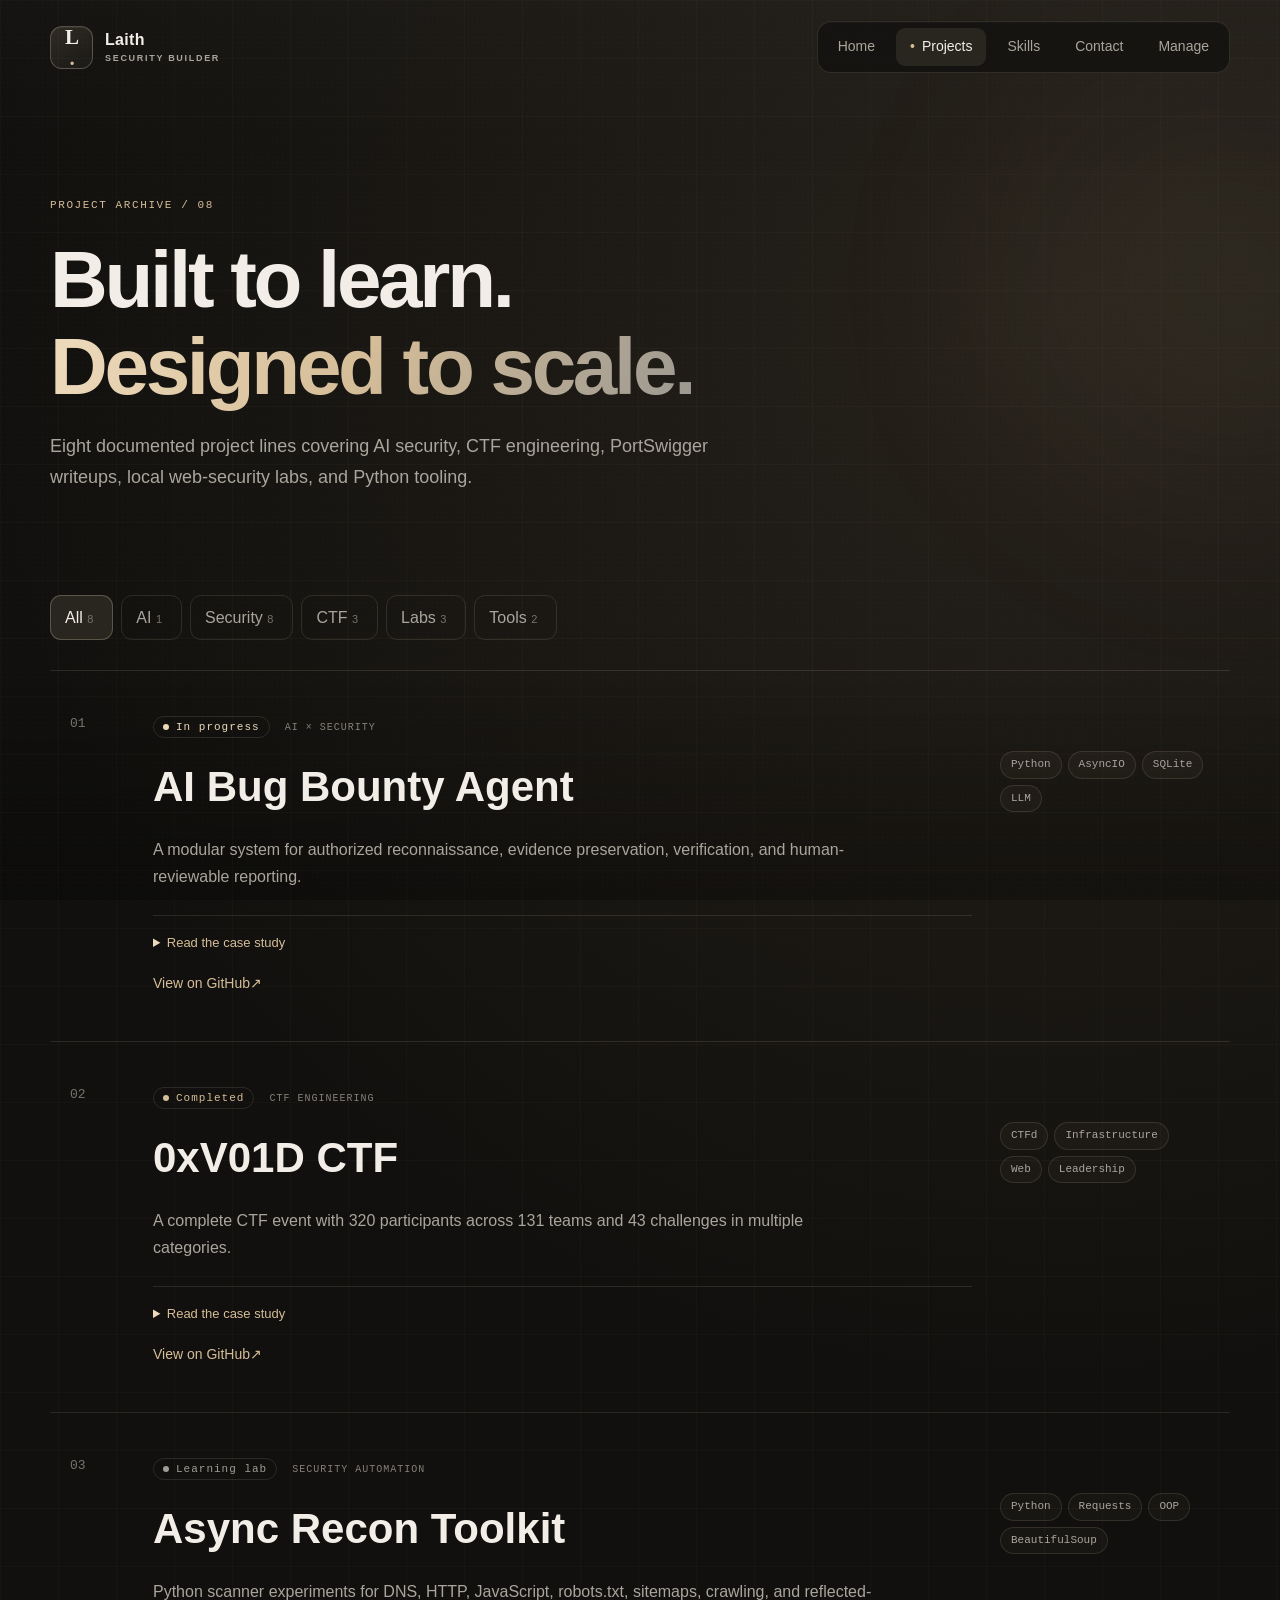
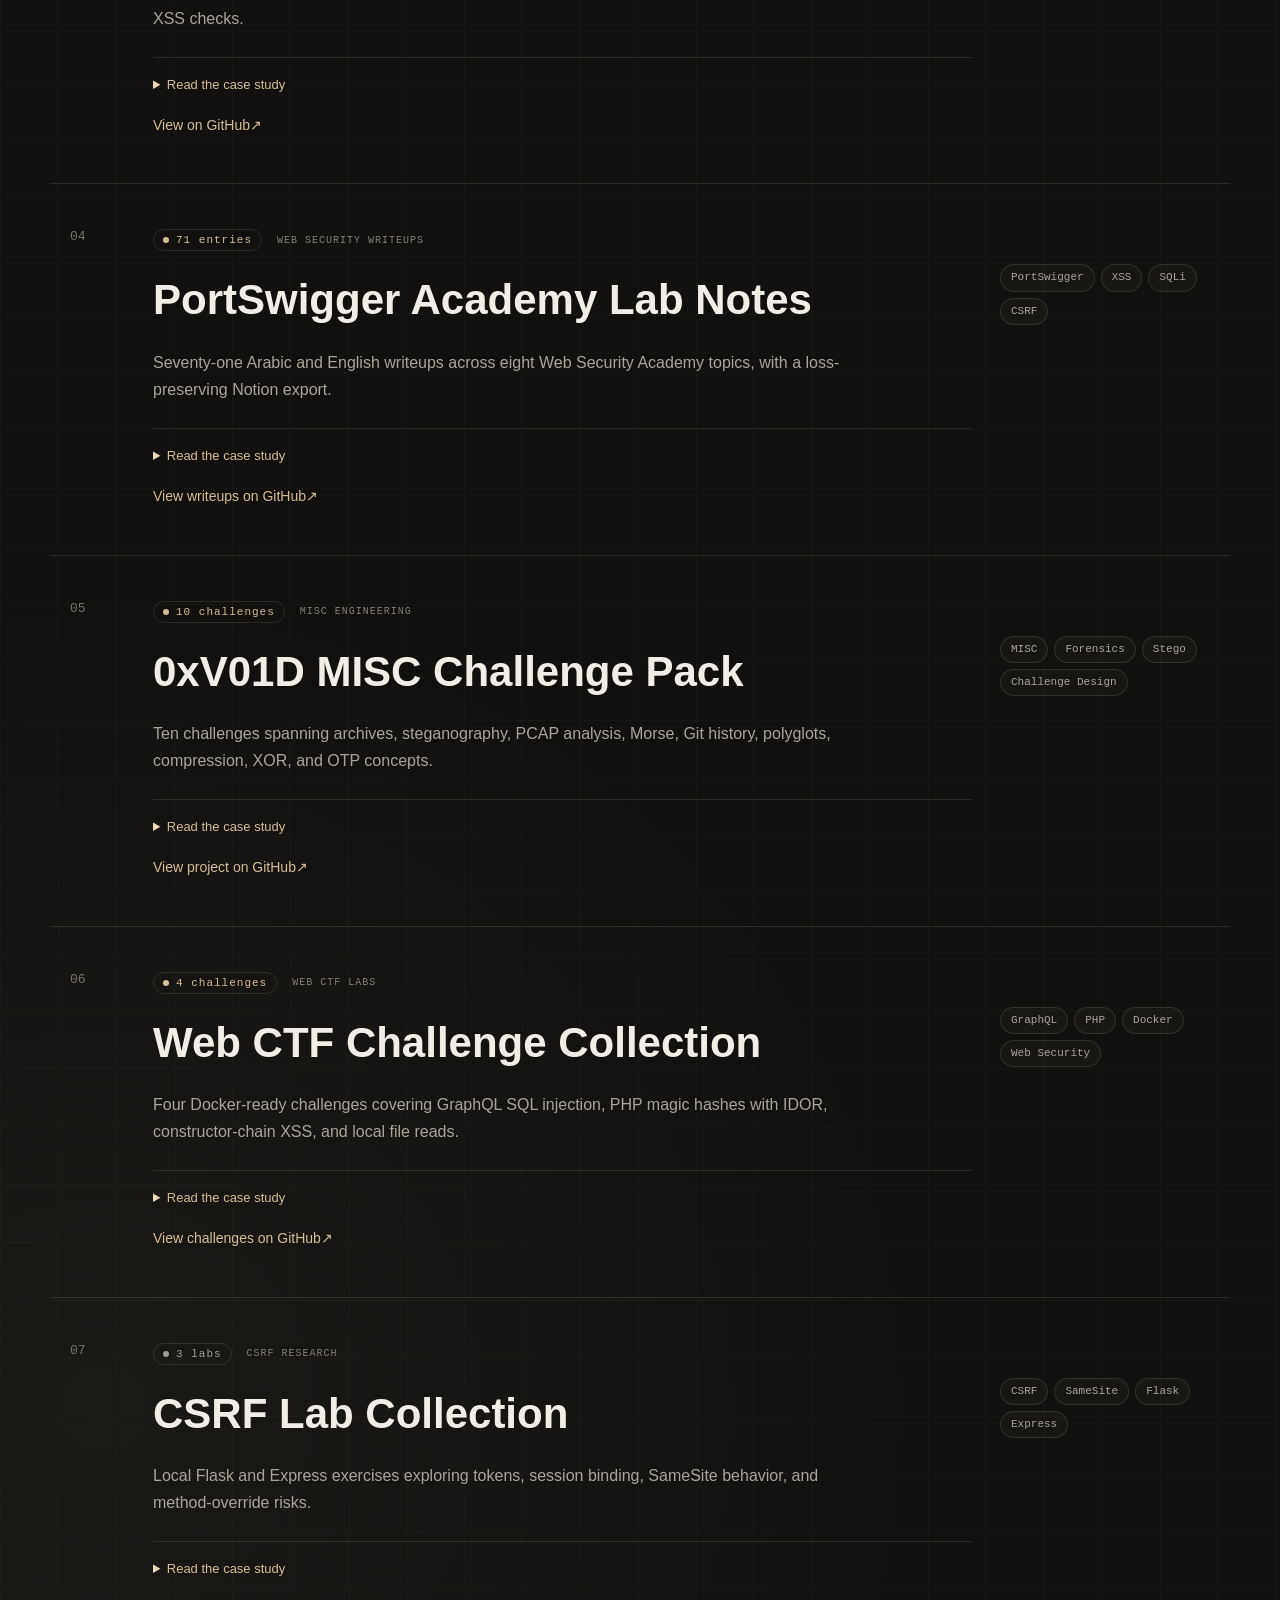
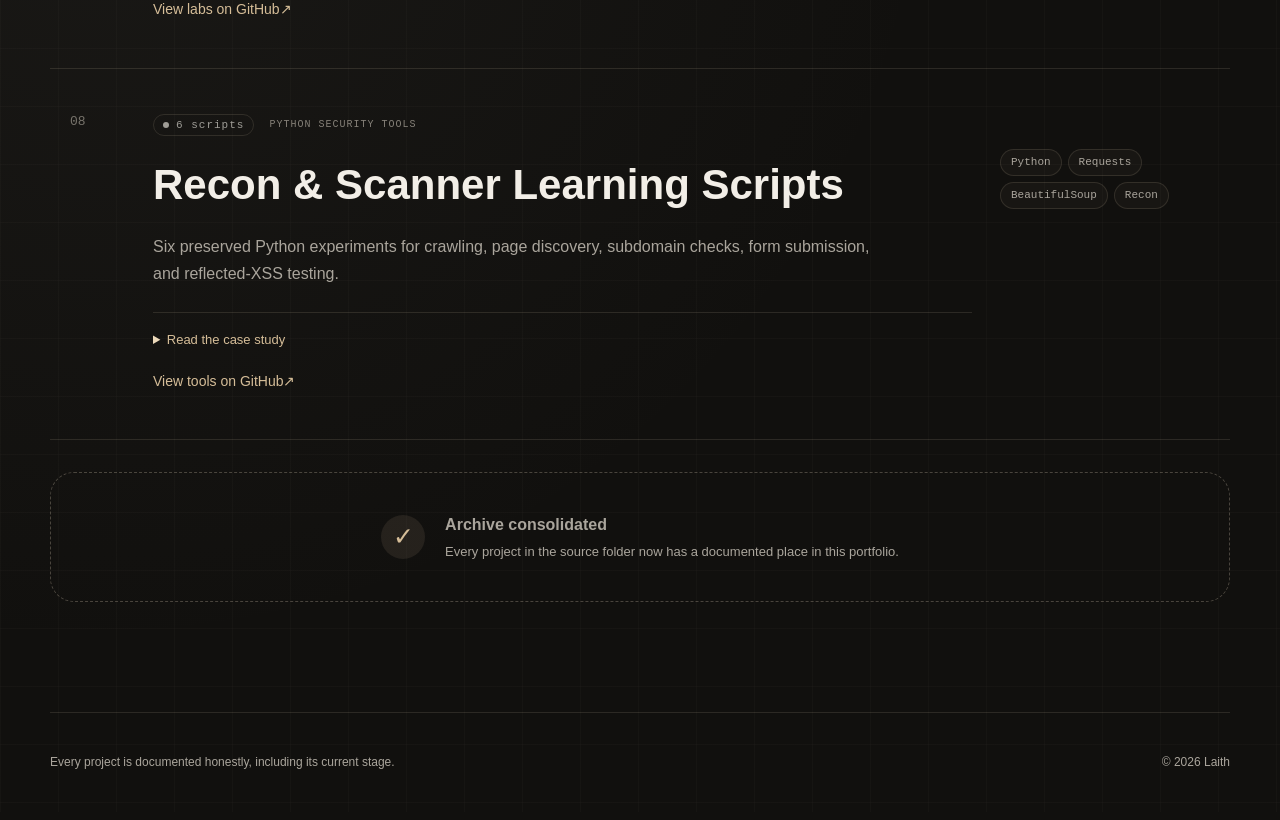
==== projects.html @ cfa4f2e9 "Publish security portfolio on GitHub Pages" ====
<!doctype html>
<html lang="en" dir="ltr">
  <head>
    <meta charset="UTF-8" />
    <meta name="viewport" content="width=device-width, initial-scale=1.0" />
    <meta name="description" content="Laith's projects in cybersecurity, CTF engineering, Python, and artificial intelligence." />
    <title>Projects | Laith</title>
    <link rel="stylesheet" href="assets/styles.css" />
    <script src="assets/portfolio-data.js" defer></script>
    <script src="assets/script.js" defer></script>
  </head>
  <body data-page="projects">
    <a class="skip-link" href="#main">Skip to content</a>
    <div class="ambient ambient-one" aria-hidden="true"></div>
    <header class="site-header">
      <a class="brand" href="index.html"><span class="brand-mark">L<span>.</span></span><span class="brand-copy">Laith<small>Security Builder</small></span></a>
      <button class="menu-toggle" type="button" aria-expanded="false" aria-controls="site-nav"><span></span><span></span><span></span><span class="sr-only">Open menu</span></button>
      <nav id="site-nav" class="site-nav" aria-label="Main navigation">
        <a data-nav="home" href="index.html">Home</a><a data-nav="projects" href="projects.html">Projects</a><a data-nav="skills" href="skills.html">Skills</a><a data-nav="contact" href="contact.html">Contact</a><a data-nav="manage" href="manage.html">Manage</a>
      </nav>
    </header>

    <main id="main" class="shell inner-main">
      <section class="page-intro reveal">
        <span class="kicker">PROJECT ARCHIVE / 08</span>
        <h1>Built to learn.<br /><span class="gradient-text">Designed to scale.</span></h1>
        <p>Eight documented project lines covering AI security, CTF engineering, PortSwigger writeups, local web-security labs, and Python tooling.</p>
      </section>

      <section class="project-browser reveal delay-one" aria-labelledby="projects-title">
        <div class="filter-row" role="group" aria-label="Filter projects">
          <button class="filter-button active" data-filter="all" type="button">All <span>8</span></button>
          <button class="filter-button" data-filter="ai" type="button">AI <span>1</span></button>
          <button class="filter-button" data-filter="security" type="button">Security <span>8</span></button>
          <button class="filter-button" data-filter="ctf" type="button">CTF <span>3</span></button>
          <button class="filter-button" data-filter="labs" type="button">Labs <span>3</span></button>
          <button class="filter-button" data-filter="tools" type="button">Tools <span>2</span></button>
        </div>

        <h2 id="projects-title" class="sr-only">Project list</h2>
        <div class="project-list">
          <article class="project-row" id="ai-agent" data-category="ai security">
            <div class="row-number">01</div>
            <div class="row-main">
              <div class="row-meta"><span class="status active">In progress</span><span>AI × SECURITY</span></div>
              <h2>AI Bug Bounty Agent</h2>
              <p>A modular system that orchestrates authorized reconnaissance and testing, normalizes tool output, and preserves evidence before producing a human-reviewable report.</p>
              <details>
                <summary>Read the case study</summary>
                <div class="case-grid">
                  <div><h3>The challenge</h3><p>Recon tools produce fragmented output, making manual triage, verification, and documentation slow.</p></div>
                  <div><h3>What I built</h3><p>An orchestrator, Tool Manager, SQLite storage, Model Router, and plugin architecture for gradual scanner expansion.</p></div>
                  <div><h3>Next stage</h3><p>Integrate httpx and Katana, normalize the result schema, then add verification before drawing conclusions.</p></div>
                </div>
              </details>
              <a class="text-link project-resource" href="https://github.com/abomhmd00101" target="_blank" rel="noreferrer">View on GitHub <span>↗</span></a>
            </div>
            <ul class="tag-list row-tags"><li>Python</li><li>AsyncIO</li><li>SQLite</li><li>LLM</li></ul>
          </article>

          <article class="project-row" id="void-ctf" data-category="ctf security">
            <div class="row-number">02</div>
            <div class="row-main">
              <div class="row-meta"><span class="status complete">Completed</span><span>CTF ENGINEERING</span></div>
              <h2>0xV01D CTF</h2>
              <p>A complete CTF event with 320 participants across 131 teams and 43 challenges in multiple categories.</p>
              <details>
                <summary>Read the case study</summary>
                <div class="case-grid">
                  <div><h3>My role</h3><p>Led event organization, developed Web, Misc, and Crypto challenges, and managed infrastructure and the scoreboard.</p></div>
                  <div><h3>The impact</h3><p>Turned educational ideas into a competitive experience used by hundreds of participants at once.</p></div>
                  <div><h3>What I learned</h3><p>Challenge testing, difficulty balancing, live incident response, and team coordination.</p></div>
                </div>
              </details>
              <a class="text-link project-resource" href="https://github.com/abomhmd00101/ctf-challenge-archive" target="_blank" rel="noreferrer">View on GitHub <span>↗</span></a>
            </div>
            <ul class="tag-list row-tags"><li>CTFd</li><li>Infra</li><li>Web</li><li>Leadership</li></ul>
          </article>

          <article class="project-row" id="recon-toolkit" data-category="security tools">
            <div class="row-number">03</div>
            <div class="row-main">
              <div class="row-meta"><span class="status lab">Learning lab</span><span>SECURITY AUTOMATION</span></div>
              <h2>Async Recon Toolkit</h2>
              <p>A Python scanner collection for DNS, HTTP, JavaScript, robots.txt, and sitemaps, running concurrently through a unified ToolManager.</p>
              <details>
                <summary>Read the case study</summary>
                <div class="case-grid">
                  <div><h3>The idea</h3><p>Apply OOP and async/await inside a real security project instead of isolated examples.</p></div>
                  <div><h3>The design</h3><p>A shared BaseScanner, independent scanners, and concurrent task execution through asyncio.gather.</p></div>
                  <div><h3>Extensibility</h3><p>New scanners can be added without changing existing ones, including tools that require their own HTTP response.</p></div>
                </div>
              </details>
              <a class="text-link project-resource" href="https://github.com/abomhmd00101/python-security-tools" target="_blank" rel="noreferrer">View on GitHub <span>↗</span></a>
            </div>
            <ul class="tag-list row-tags"><li>Python</li><li>httpx</li><li>OOP</li><li>BeautifulSoup</li></ul>
          </article>

          <article class="project-row" id="portswigger-writeups" data-category="security labs">
            <div class="row-number">04</div>
            <div class="row-main">
              <div class="row-meta"><span class="status complete">71 entries</span><span>WEB SECURITY WRITEUPS</span></div>
              <h2>PortSwigger Academy Lab Notes</h2>
              <p>A complete Notion export organized into XSS, SQL injection, CSRF, authentication, XML, SSRF, OS command injection, and SSTI. The archive preserves Arabic and English explanations, payloads, methodology, and remediation notes.</p>
              <details>
                <summary>Read the case study</summary>
                <div class="case-grid">
                  <div><h3>Coverage</h3><p>71 documented entries across eight PortSwigger Web Security Academy topics.</p></div>
                  <div><h3>Organization</h3><p>Topic-based Markdown files plus the loss-preserving raw Notion export.</p></div>
                  <div><h3>Purpose</h3><p>A searchable reference for repetition, methodology building, and authorized lab practice.</p></div>
                </div>
              </details>
              <a class="text-link project-resource" href="https://github.com/abomhmd00101/portswigger-lab-writeups" target="_blank" rel="noreferrer">View writeups on GitHub <span>↗</span></a>
            </div>
            <ul class="tag-list row-tags"><li>PortSwigger</li><li>XSS</li><li>SQLi</li><li>CSRF</li></ul>
          </article>

          <article class="project-row" id="misc-pack" data-category="ctf security">
            <div class="row-number">05</div>
            <div class="row-main">
              <div class="row-meta"><span class="status complete">10 challenges</span><span>MISC ENGINEERING</span></div>
              <h2>0xV01D MISC Challenge Pack</h2>
              <p>Ten participant-ready challenges spanning archive inspection, steganography, PCAP analysis, Morse audio, Git history, polyglot files, compression, XOR, and an intentionally impossible one-time-pad vault.</p>
              <details>
                <summary>Read the case study</summary>
                <div class="case-grid">
                  <div><h3>Difficulty curve</h3><p>Three Easy, three Medium, three Hard, and one Impossible-by-design challenge.</p></div>
                  <div><h3>Deliverables</h3><p>Participant artifacts, Cloudflare upload archives, flags, organizer solutions, and a consolidated writeup.</p></div>
                  <div><h3>Design discipline</h3><p>Every solvable challenge has one real flag and a reproducible solution path.</p></div>
                </div>
              </details>
              <a class="text-link project-resource" href="https://github.com/abomhmd00101/ctf-challenge-archive/tree/main/MISC_Challenge_Pack" target="_blank" rel="noreferrer">View project on GitHub <span>↗</span></a>
            </div>
            <ul class="tag-list row-tags"><li>MISC</li><li>Forensics</li><li>Stego</li><li>Challenge Design</li></ul>
          </article>

          <article class="project-row" id="web-ctf" data-category="ctf security labs">
            <div class="row-number">06</div>
            <div class="row-main">
              <div class="row-meta"><span class="status complete">4 challenges</span><span>WEB CTF LABS</span></div>
              <h2>Web CTF Challenge Collection</h2>
              <p>Four Docker-ready challenges covering GraphQL resolver SQL injection, PHP magic hashes with IDOR, constructor-chain XSS, and a gated local-file-read challenge using legacy proxy metadata.</p>
              <details>
                <summary>Read the case study</summary>
                <div class="case-grid">
                  <div><h3>Build</h3><p>PHP/Apache and Flask/SQLite services packaged for repeatable local deployment.</p></div>
                  <div><h3>Player experience</h3><p>Each challenge has a themed interface, intended path, flag, and difficulty target.</p></div>
                  <div><h3>Documentation</h3><p>Author notes and full writeups are kept beside the runnable handouts.</p></div>
                </div>
              </details>
              <a class="text-link project-resource" href="https://github.com/abomhmd00101/ctf-challenge-archive/tree/main/web_challs" target="_blank" rel="noreferrer">View challenges on GitHub <span>↗</span></a>
            </div>
            <ul class="tag-list row-tags"><li>GraphQL</li><li>PHP</li><li>Docker</li><li>Web Security</li></ul>
          </article>

          <article class="project-row" id="csrf-labs" data-category="security labs">
            <div class="row-number">07</div>
            <div class="row-main">
              <div class="row-meta"><span class="status lab">3 labs</span><span>CSRF RESEARCH</span></div>
              <h2>CSRF Lab Collection</h2>
              <p>Local Flask and Express exercises exploring token validation, session binding, SameSite behavior, and method-override risks.</p>
              <details>
                <summary>Read the case study</summary>
                <div class="case-grid">
                  <div><h3>Scenarios</h3><p>No-defense flow, SameSite Lax bypass assumptions, and tokens not tied to sessions.</p></div>
                  <div><h3>Format</h3><p>Dockerized or directly runnable local services with isolated learning objectives.</p></div>
                  <div><h3>Current state</h3><p>Two implemented prototypes and one clearly documented placeholder for the next lab.</p></div>
                </div>
              </details>
              <a class="text-link project-resource" href="https://github.com/abomhmd00101/csrf-security-labs" target="_blank" rel="noreferrer">View labs on GitHub <span>↗</span></a>
            </div>
            <ul class="tag-list row-tags"><li>CSRF</li><li>SameSite</li><li>Flask</li><li>Express</li></ul>
          </article>

          <article class="project-row" id="python-tools" data-category="security tools">
            <div class="row-number">08</div>
            <div class="row-main">
              <div class="row-meta"><span class="status lab">6 scripts</span><span>PYTHON SECURITY TOOLS</span></div>
              <h2>Recon & Scanner Learning Scripts</h2>
              <p>Six preserved Python experiments for crawling, page discovery, subdomain checks, form submission, and reflected-XSS testing.</p>
              <details>
                <summary>Read the case study</summary>
                <div class="case-grid">
                  <div><h3>What they show</h3><p>Hands-on practice with requests, BeautifulSoup, sessions, URL joining, recursion, and wordlists.</p></div>
                  <div><h3>Honest status</h3><p>Learning artifacts with hard-coded lab targets and several documented bugs—not production scanners.</p></div>
                  <div><h3>Next step</h3><p>Parameterize targets, add timeouts and scope controls, correct parsing issues, and introduce tests.</p></div>
                </div>
              </details>
              <a class="text-link project-resource" href="https://github.com/abomhmd00101/python-security-tools" target="_blank" rel="noreferrer">View tools on GitHub <span>↗</span></a>
            </div>
            <ul class="tag-list row-tags"><li>Python</li><li>Requests</li><li>BeautifulSoup</li><li>Recon</li></ul>
          </article>
        </div>
        <div class="project-list custom-project-list" data-custom-achievements></div>

        <div class="future-slot">
          <span>✓</span>
          <div><strong>Archive consolidated</strong><p>Every project in the source folder now has a documented place in this portfolio.</p></div>
        </div>
        <p class="empty-state" hidden>No projects are available in this category yet.</p>
      </section>
    </main>

    <footer class="site-footer shell"><p>Every project is documented honestly, including its current stage.</p><p>© <span data-year></span> Laith</p></footer>
  </body>
</html>
---- assets/styles.css ----
:root {
  --bg: #11100e;
  --bg-deep: #090908;
  --surface: rgba(29, 27, 24, 0.82);
  --surface-solid: #1b1916;
  --surface-high: #292620;
  --line: rgba(226, 211, 188, 0.13);
  --line-strong: rgba(226, 211, 188, 0.27);
  --text: #f2eee7;
  --muted: #aaa59c;
  --accent: #d5bd98;
  --accent-hot: #ecd9ba;
  --accent-cool: #9f9d97;
  --danger: #bc7667;
  --charcoal: #171614;
  --beige-deep: #907d63;
  --gray-soft: #72716c;
  --max: 1180px;
  --radius: 24px;
  --shadow: 0 30px 90px rgba(0, 0, 0, 0.46);
}

* { box-sizing: border-box; }
html { scroll-behavior: smooth; }
body {
  margin: 0;
  min-height: 100vh;
  color: var(--text);
  background:
    radial-gradient(circle at 82% 8%, rgba(181, 151, 109, 0.13), transparent 28%),
    radial-gradient(circle at 8% 75%, rgba(116, 113, 106, 0.09), transparent 26%),
    linear-gradient(rgba(226, 211, 188, 0.022) 1px, transparent 1px),
    linear-gradient(90deg, rgba(226, 211, 188, 0.022) 1px, transparent 1px),
    var(--bg);
  background-size: auto, auto, 58px 58px, 58px 58px, auto;
  font-family: "Segoe UI", Tahoma, Arial, sans-serif;
  line-height: 1.7;
  overflow-x: hidden;
  color-scheme: dark;
}

body::before {
  content: "";
  position: fixed;
  inset: 0;
  pointer-events: none;
  background: linear-gradient(180deg, rgba(255,255,255,.018), transparent 20%, transparent 76%, rgba(0,0,0,.25));
  z-index: -1;
}

body::after {
  content: "";
  position: fixed;
  inset: 0;
  pointer-events: none;
  opacity: .035;
  background-image: radial-gradient(rgba(242, 238, 231, .7) .55px, transparent .55px);
  background-size: 5px 5px;
  z-index: -1;
}

a { color: inherit; text-decoration: none; }
button, input, select, textarea { font: inherit; }
button { color: inherit; }
.shell { width: min(calc(100% - 48px), var(--max)); margin-inline: auto; }
.sr-only { position: absolute; width: 1px; height: 1px; padding: 0; margin: -1px; overflow: hidden; clip: rect(0,0,0,0); white-space: nowrap; border: 0; }
.skip-link { position: fixed; z-index: 100; inset-inline-start: 20px; top: -100px; background: var(--accent); color: #17120d; padding: 10px 16px; border-radius: 10px; }
.skip-link:focus { top: 16px; }

.ambient { position: fixed; width: 420px; aspect-ratio: 1; border-radius: 50%; filter: blur(125px); opacity: .075; z-index: -2; pointer-events: none; }
.ambient-one { background: var(--accent); top: 8%; inset-inline-end: -160px; }
.ambient-two { background: var(--gray-soft); bottom: 0; inset-inline-start: -180px; }

.site-header {
  width: min(calc(100% - 48px), var(--max));
  height: 94px;
  margin-inline: auto;
  display: flex;
  align-items: center;
  justify-content: space-between;
  position: relative;
  z-index: 20;
}

.brand { display: inline-flex; align-items: center; gap: 12px; direction: ltr; }
.brand-mark { display: grid; place-items: center; width: 43px; height: 43px; border: 1px solid var(--line-strong); border-radius: 12px; background: linear-gradient(145deg, rgba(213,189,152,.14), rgba(255,255,255,.025)); box-shadow: inset 0 1px rgba(255,255,255,.06); font: 800 21px/1 Georgia, serif; letter-spacing: -1px; }
.brand-mark span { color: var(--accent); }
.brand-copy { display: flex; flex-direction: column; font-weight: 720; line-height: 1.15; letter-spacing: .3px; }
.brand-copy small { color: var(--muted); font-size: 9px; text-transform: uppercase; letter-spacing: 1.7px; margin-top: 4px; }

.site-nav { display: flex; gap: 7px; direction: ltr; padding: 6px; border: 1px solid var(--line); background: rgba(17,16,14,.72); backdrop-filter: blur(20px); border-radius: 14px; box-shadow: inset 0 1px rgba(255,255,255,.025); }
.site-nav a { color: var(--muted); font-size: 14px; padding: 7px 14px; border-radius: 9px; transition: .2s ease; }
.site-nav a:hover, .site-nav a.active { color: var(--text); background: var(--surface-high); }
.site-nav a.active::before { content: "•"; color: var(--accent); margin-right: 7px; }
.menu-toggle { display: none; background: none; border: 0; padding: 8px; }
.menu-toggle > span:not(.sr-only) { width: 23px; height: 2px; background: var(--text); margin: 5px 0; display: block; border-radius: 5px; }

.hero { min-height: calc(100vh - 94px); display: grid; grid-template-columns: 1.1fr .9fr; gap: 70px; align-items: center; padding-block: 40px 105px; }
.eyebrow, .availability { display: inline-flex; align-items: center; gap: 10px; color: var(--accent); font-size: 13px; letter-spacing: .2px; }
.pulse { width: 8px; height: 8px; background: var(--accent); border-radius: 50%; box-shadow: 0 0 0 0 rgba(213,189,152,.5); animation: pulse 2s infinite; flex: 0 0 auto; }
@keyframes pulse { 70% { box-shadow: 0 0 0 9px rgba(213,189,152,0); } 100% { box-shadow: 0 0 0 0 rgba(213,189,152,0); } }

h1, h2, h3, p { margin-top: 0; }
.hero h1, .page-intro h1, .contact-copy h1 { font-family: "Segoe UI", Arial, sans-serif; font-size: clamp(47px, 6vw, 82px); line-height: 1.08; letter-spacing: -3.3px; margin: 24px 0; font-weight: 830; }
.hero-lead { color: #c0bbb2; font-size: clamp(17px, 2vw, 20px); max-width: 670px; }
.gradient-text { color: transparent; background: linear-gradient(115deg, var(--accent-hot) 4%, var(--accent) 48%, #9b9891 100%); background-clip: text; -webkit-background-clip: text; }
.hero-actions { display: flex; align-items: center; gap: 12px; margin-top: 34px; }
.button { display: inline-flex; justify-content: center; align-items: center; gap: 13px; min-height: 49px; padding: 10px 22px; border-radius: 12px; border: 1px solid transparent; cursor: pointer; transition: transform .2s ease, border-color .2s ease, background .2s ease, box-shadow .2s ease; }
.button:hover { transform: translateY(-2px); }
.button.primary { background: linear-gradient(135deg, var(--accent-hot), var(--accent)); color: #17130e; font-weight: 780; box-shadow: 0 12px 34px rgba(139,112,75,.2), inset 0 1px rgba(255,255,255,.38); }
.button.primary:hover { box-shadow: 0 16px 42px rgba(139,112,75,.28), inset 0 1px rgba(255,255,255,.38); }
.button.secondary { color: var(--text); border-color: var(--line-strong); background: linear-gradient(145deg, rgba(255,255,255,.035), rgba(255,255,255,.012)); }
.button.secondary:hover { border-color: var(--accent); background: rgba(213,189,152,.06); }
.button.full { width: 100%; }
.mini-stack { display: flex; flex-wrap: wrap; gap: 8px; margin-top: 35px; direction: ltr; justify-content: flex-start; }
.mini-stack span, .tag-list li, .tool-cloud span { border: 1px solid var(--line); background: rgba(214,198,175,.035); color: var(--muted); padding: 5px 10px; border-radius: 999px; font: 11px/1.4 ui-monospace, SFMono-Regular, Consolas, monospace; }

.hero-visual { position: relative; min-height: 420px; display: grid; place-items: center; perspective: 1000px; }
.hero-visual::before { content: ""; position: absolute; width: 84%; height: 74%; border: 1px solid rgba(213,189,152,.12); border-radius: 34px; transform: rotate(7deg); background: linear-gradient(145deg, rgba(213,189,152,.045), transparent 55%); }
.terminal-card { width: min(100%, 480px); min-height: 310px; border-radius: var(--radius); background: linear-gradient(145deg, rgba(32,29,25,.94), rgba(15,14,13,.92)); border: 1px solid var(--line-strong); box-shadow: var(--shadow), inset 0 1px rgba(255,255,255,.05); overflow: hidden; transform: rotateY(-4deg) rotateX(1.5deg); backdrop-filter: blur(22px); direction: ltr; position: relative; }
.terminal-bar { height: 49px; padding: 0 18px; border-bottom: 1px solid var(--line); display: flex; gap: 7px; align-items: center; }
.terminal-bar span { width: 8px; height: 8px; border-radius: 50%; background: var(--danger); }
.terminal-bar span:nth-child(2) { background: var(--accent-hot); }
.terminal-bar span:nth-child(3) { background: var(--accent); }
.terminal-bar code { margin-left: auto; color: #77736b; font-size: 11px; }
.terminal-body { padding: 27px; font: 14px/1.75 ui-monospace, SFMono-Regular, Consolas, monospace; }
.terminal-body p { margin-bottom: 14px; }
.terminal-body b { color: var(--accent-hot); }
.terminal-body .output { color: var(--accent); padding-left: 15px; }
.terminal-body i { color: var(--accent-hot); font-style: normal; }
.caret { animation: blink .9s steps(2) infinite; }
@keyframes blink { 50% { opacity: 0; } }
.orbit-badge { position: absolute; display: grid; place-items: center; width: 58px; height: 58px; border: 1px solid var(--line-strong); background: linear-gradient(145deg, #29251f, #181714); box-shadow: 0 20px 50px rgba(0,0,0,.4), inset 0 1px rgba(255,255,255,.05); border-radius: 17px; color: var(--accent); font: 700 13px ui-monospace, monospace; }
.badge-python { top: 13%; right: -1%; transform: rotate(9deg); }
.badge-shield { bottom: 11%; left: 1%; transform: rotate(-8deg); }
.badge-ai { right: 6%; bottom: 2%; border-radius: 50%; color: var(--accent-hot); }

.section-space { margin-bottom: 125px; }
.proof { display: grid; grid-template-columns: repeat(4, 1fr); border: 1px solid var(--line); border-radius: 18px; overflow: hidden; background: rgba(255,255,255,.012); }
.proof-item { padding: 29px 24px; display: flex; flex-direction: column; gap: 4px; border-right: 1px solid var(--line); }
.proof-item:last-child { border-right: 0; }
.proof-item strong { color: var(--accent-hot); font: 740 clamp(26px,3vw,36px)/1.2 ui-monospace, Consolas, monospace; direction: ltr; text-align: left; }
.proof-item span { color: var(--muted); font-size: 13px; }
.section-heading { display: flex; align-items: end; justify-content: space-between; gap: 30px; margin-bottom: 35px; }
.kicker { color: var(--accent); font: 11px/1.3 ui-monospace, Consolas, monospace; letter-spacing: 1.6px; text-transform: uppercase; direction: ltr; display: inline-block; }
.section-heading h2, .now-section h2, .toolbox h2 { font-size: clamp(31px, 4vw, 48px); letter-spacing: -1.5px; line-height: 1.25; margin: 9px 0 0; }
.text-link, .card-link { color: var(--accent); font-size: 14px; }
.text-link span, .card-link span { display: inline-block; transition: transform .2s ease; }
.text-link:hover span, .card-link:hover span { transform: translateX(4px); }

.featured-grid { display: grid; grid-template-columns: 1fr 1fr; gap: 18px; }
.project-card { min-height: 330px; display: flex; flex-direction: column; padding: 29px; border: 1px solid var(--line); border-radius: var(--radius); background: linear-gradient(145deg, rgba(34,32,28,.92), rgba(18,17,15,.8)); box-shadow: inset 0 1px rgba(255,255,255,.025); position: relative; overflow: hidden; transition: transform .25s ease, border-color .25s ease, box-shadow .25s ease; }
.project-card:hover { transform: translateY(-5px); border-color: var(--line-strong); box-shadow: 0 22px 60px rgba(0,0,0,.25), inset 0 1px rgba(255,255,255,.035); }
.project-card::before { content: ""; position: absolute; inset: 0 auto 0 0; width: 2px; background: linear-gradient(180deg, transparent, var(--accent), transparent); opacity: .55; }
.project-card::after { content: ""; position: absolute; width: 180px; height: 180px; background: var(--accent); filter: blur(105px); opacity: .045; top: -50px; left: -50px; }
.project-large { grid-row: span 2; min-height: 680px; justify-content: space-between; background: linear-gradient(150deg, rgba(46,41,34,.94), rgba(18,17,15,.86) 68%); }
.project-large h3 { font-size: clamp(35px, 5vw, 60px); max-width: 530px; }
.card-topline, .row-meta { display: flex; align-items: center; justify-content: space-between; gap: 15px; }
.status { display: inline-flex; align-items: center; gap: 7px; width: fit-content; border: 1px solid var(--line); border-radius: 999px; padding: 4px 9px; color: var(--muted); font-size: 11px; }
.status::before { content: ""; width: 6px; height: 6px; background: currentColor; border-radius: 50%; }
.status.active { color: var(--accent-hot); }
.status.complete { color: var(--accent); }
.status.lab { color: var(--accent-cool); }
.project-index, .row-number { color: #77736b; font: 13px ui-monospace, Consolas, monospace; }
.project-type { display: block; color: var(--accent); font: 10px ui-monospace, Consolas, monospace; letter-spacing: 1.5px; margin: 38px 0 13px; direction: ltr; text-align: left; }
.project-card h3 { font-size: 30px; line-height: 1.2; margin-bottom: 15px; }
.project-card p { color: var(--muted); }
.tag-list { display: flex; flex-wrap: wrap; gap: 6px; list-style: none; padding: 0; margin: 20px 0; direction: ltr; justify-content: flex-start; }
.project-card .card-link { margin-top: auto; padding-top: 10px; }

.now-section { display: grid; grid-template-columns: .85fr 1.15fr; gap: 70px; padding: 55px; border: 1px solid var(--line); border-radius: var(--radius); background: linear-gradient(135deg, rgba(213,189,152,.055), rgba(255,255,255,.012) 55%); box-shadow: inset 0 1px rgba(255,255,255,.025); }
.now-list { display: grid; }
.now-list > div { display: grid; grid-template-columns: 38px 1fr; gap: 18px; align-items: baseline; padding: 16px 0; border-bottom: 1px solid var(--line); }
.now-list > div:last-child { border: 0; }
.now-list span { color: var(--accent); font: 11px ui-monospace, Consolas, monospace; }
.now-list p { color: #c2bdb4; margin: 0; }

.inner-main { min-height: 70vh; }
.page-intro { padding: 95px 0 85px; max-width: 850px; }
.page-intro h1, .contact-copy h1 { font-size: clamp(48px, 7vw, 80px); margin: 21px 0; }
.page-intro p { color: var(--muted); font-size: 18px; max-width: 680px; }
.filter-row { display: flex; gap: 8px; flex-wrap: wrap; margin-bottom: 30px; }
.filter-button { border: 1px solid var(--line); background: transparent; color: var(--muted); padding: 8px 14px; border-radius: 11px; cursor: pointer; transition: .2s; }
.filter-button span { color: #77736c; font-size: 11px; margin-right: 5px; }
.filter-button:hover, .filter-button.active { background: var(--surface-high); color: var(--text); border-color: var(--line-strong); }
.project-list { border-top: 1px solid var(--line); }
.project-row { display: grid; grid-template-columns: 55px minmax(0,1fr) 210px; gap: 28px; padding: 45px 20px; border-bottom: 1px solid var(--line); transition: background .2s, opacity .25s, transform .25s; scroll-margin-top: 30px; }
.project-row:hover { background: rgba(213,189,152,.028); }
.project-row[hidden] { display: none; }
.row-meta { justify-content: flex-start; color: #858078; font: 10px ui-monospace, Consolas, monospace; letter-spacing: 1px; direction: ltr; }
.row-main h2 { font-size: clamp(28px, 4vw, 42px); margin: 13px 0; }
.row-main > p { color: var(--muted); max-width: 720px; }
.row-tags { align-content: start; justify-content: flex-start; margin-top: 35px; }
details { border-top: 1px solid var(--line); margin-top: 25px; padding-top: 16px; }
summary { cursor: pointer; color: var(--accent); width: fit-content; font-size: 13px; }
summary::marker { color: var(--accent-hot); }
.case-grid { display: grid; grid-template-columns: repeat(3,1fr); gap: 16px; padding-top: 25px; }
.case-grid > div { background: rgba(213,189,152,.035); border: 1px solid rgba(226,211,188,.07); border-radius: 14px; padding: 17px; }
.case-grid h3 { font-size: 13px; color: var(--accent-hot); margin-bottom: 7px; }
.case-grid p { font-size: 13px; color: var(--muted); margin: 0; }
.future-slot { margin: 32px 0 110px; border: 1px dashed var(--line-strong); border-radius: var(--radius); min-height: 130px; display: flex; align-items: center; justify-content: center; gap: 20px; color: var(--muted); }
.future-slot > span { display: grid; place-items: center; width: 44px; height: 44px; border-radius: 50%; background: rgba(213,189,152,.1); color: var(--accent); font-size: 25px; }
.future-slot p { margin: 3px 0 0; font-size: 13px; }
.empty-state { padding: 45px; text-align: center; color: var(--muted); }

.skill-columns { display: grid; grid-template-columns: 1fr 1fr 1fr; gap: 17px; }
.skill-panel { min-height: 490px; border: 1px solid var(--line); border-radius: var(--radius); padding: 28px; background: linear-gradient(155deg, rgba(35,32,28,.78), rgba(17,16,14,.72)); box-shadow: inset 0 1px rgba(255,255,255,.025); }
.skill-panel.growing { transform: translateY(28px); background: linear-gradient(150deg, rgba(49,43,35,.9), rgba(18,17,15,.82)); border-color: var(--line-strong); }
.panel-label { color: var(--muted); font-size: 12px; display: flex; align-items: center; gap: 9px; }
.panel-label span { color: var(--accent); font: 11px ui-monospace, Consolas, monospace; }
.skill-panel h2 { font-size: 27px; margin: 17px 0 28px; }
.skill-list, .focus-list { list-style: none; padding: 0; margin: 0; }
.skill-list li { display: flex; justify-content: space-between; align-items: center; gap: 13px; border-top: 1px solid var(--line); padding: 17px 0; }
.skill-list div, .focus-list div { display: flex; flex-direction: column; }
.skill-list strong, .focus-list strong { font-size: 14px; }
.skill-list small, .focus-list small { color: var(--muted); font-size: 11px; }
.level { width: 55px; height: 6px; border-radius: 9px; background: repeating-linear-gradient(90deg, var(--line-strong) 0 8px, transparent 8px 11px); position: relative; flex: 0 0 auto; }
.level::after { content: ""; position: absolute; height: 100%; left: 0; border-radius: inherit; background: var(--accent); }
.level-four::after { width: 79%; }
.level-three::after { width: 58%; }
.focus-list li { display: grid; grid-template-columns: 42px 1fr; gap: 13px; align-items: center; padding: 18px 0; border-top: 1px solid var(--line); }
.focus-list li > span { display: grid; place-items: center; width: 36px; height: 36px; border-radius: 10px; background: rgba(213,189,152,.09); color: var(--accent-hot); font: 12px ui-monospace, Consolas, monospace; }
.toolbox { margin-top: 150px; display: grid; grid-template-columns: .55fr 1.45fr; gap: 70px; align-items: center; }
.tool-cloud { display: flex; flex-wrap: wrap; gap: 10px; direction: ltr; }
.tool-cloud span { font-size: 13px; padding: 8px 13px; }
.principles { padding-top: 45px; border-top: 1px solid var(--line); }
.principle-grid { display: grid; grid-template-columns: repeat(3,1fr); gap: 40px; margin-top: 35px; }
.principle-grid b { color: var(--accent); font: 11px ui-monospace, Consolas, monospace; }
.principle-grid h2 { font-size: 23px; margin: 12px 0; }
.principle-grid p { color: var(--muted); font-size: 14px; }

.contact-layout { padding-top: 95px; display: grid; grid-template-columns: 1fr .78fr; gap: 85px; align-items: start; min-height: calc(100vh - 180px); }
.contact-copy > p { max-width: 620px; color: var(--muted); font-size: 18px; }
.availability { margin: 25px 0 32px; padding: 13px 16px; border: 1px solid var(--line); border-radius: 14px; color: var(--text); }
.availability > div { display: flex; flex-direction: column; }
.availability small { color: var(--muted); font-size: 11px; }
.contact-links { border-top: 1px solid var(--line); }
.contact-links > * { display: grid; grid-template-columns: 85px 1fr 30px; align-items: center; gap: 12px; padding: 15px 0; border-bottom: 1px solid var(--line); }
.contact-links span { color: var(--muted); font-size: 12px; }
.contact-links strong { font-size: 14px; direction: ltr; text-align: left; }
.contact-links b { color: var(--accent); }
.contact-links a:hover strong { color: var(--accent); }
.placeholder-link { opacity: .65; }
.contact-card { border: 1px solid var(--line-strong); border-radius: var(--radius); background: linear-gradient(155deg, rgba(39,35,29,.94), rgba(19,18,16,.92)); padding: 28px; box-shadow: var(--shadow), inset 0 1px rgba(255,255,255,.04); }
.card-heading { display: flex; justify-content: space-between; align-items: center; gap: 13px; margin-bottom: 25px; }
.card-heading span { font-size: 20px; font-weight: 700; }
.card-heading small { color: var(--accent-hot); font-size: 10px; }
.contact-card label { display: block; margin-bottom: 17px; color: #c7c0b5; font-size: 12px; }
.contact-card input, .contact-card select, .contact-card textarea { width: 100%; display: block; margin-top: 7px; border: 1px solid var(--line); border-radius: 11px; background: #12110f; color: var(--text); padding: 11px 13px; outline: none; resize: vertical; }
.contact-card input:focus, .contact-card select:focus, .contact-card textarea:focus { border-color: var(--accent); box-shadow: 0 0 0 3px rgba(213,189,152,.08); }
.contact-card input::placeholder, .contact-card textarea::placeholder { color: #6d6962; }
.form-note { color: var(--muted); font-size: 11px; text-align: center; margin: 12px 0 0; }
.form-note.success { color: var(--accent); }

.project-resource { display: inline-flex; margin-top: 18px; }
.custom-project-list:empty { display: none; }

.manage-main { padding-bottom: 100px; }
.manage-layout { display: grid; gap: 20px; }
.manage-panel { border: 1px solid var(--line); border-radius: var(--radius); padding: 30px; background: linear-gradient(145deg, rgba(34,32,28,.92), rgba(18,17,15,.82)); }
.manager-heading, .editor-topline, .manager-actions { display: flex; align-items: center; justify-content: space-between; gap: 18px; }
.manager-heading { margin-bottom: 24px; }
.manager-heading h2 { margin: 7px 0 0; font-size: 30px; }
.local-badge { border: 1px solid var(--line-strong); border-radius: 999px; color: var(--accent); padding: 6px 10px; font: 11px ui-monospace, Consolas, monospace; }
.social-editor-grid, .editor-grid { display: grid; grid-template-columns: repeat(3, minmax(0, 1fr)); gap: 15px; }
.achievement-editors { display: grid; gap: 14px; }
.achievement-editor { display: grid; gap: 14px; border: 1px solid var(--line); border-radius: 16px; padding: 20px; background: rgba(8,8,7,.26); }
.achievement-editor label, .manage-panel > label, .social-editor-grid label { color: #c7c0b5; font-size: 12px; }
.achievement-editor input, .achievement-editor textarea, .social-editor-grid input { width: 100%; display: block; margin-top: 7px; border: 1px solid var(--line); border-radius: 10px; background: #12110f; color: var(--text); padding: 10px 12px; outline: none; resize: vertical; }
.achievement-editor input:focus, .achievement-editor textarea:focus, .social-editor-grid input:focus { border-color: var(--accent); box-shadow: 0 0 0 3px rgba(213,189,152,.08); }
.danger-link, .danger-button { border: 0; background: transparent; color: var(--danger); cursor: pointer; }
.danger-link { font-size: 12px; }
.danger-button { padding: 10px 12px; }
.manager-actions { justify-content: flex-start; flex-wrap: wrap; padding: 8px 2px; }
.manager-actions .form-note { flex-basis: 100%; text-align: left; }
.import-button { position: relative; overflow: hidden; cursor: pointer; }
.import-button input { position: absolute; inset: 0; opacity: 0; cursor: pointer; }

.site-footer { min-height: 100px; border-top: 1px solid var(--line); display: flex; align-items: center; justify-content: space-between; gap: 20px; color: var(--muted); font-size: 12px; }
.site-footer p { margin: 0; }

.reveal { opacity: 0; transform: translateY(16px); transition: opacity .65s ease, transform .65s ease; }
.reveal.visible { opacity: 1; transform: translateY(0); }
.delay-one { transition-delay: .1s; }
.delay-two { transition-delay: .2s; }

@media (max-width: 950px) {
  .hero { grid-template-columns: 1fr; gap: 30px; padding-top: 75px; }
  .hero-copy { text-align: center; }
  .hero-lead { margin-inline: auto; }
  .hero-actions, .mini-stack { justify-content: center; }
  .hero-visual { min-height: 370px; }
  .featured-grid { grid-template-columns: 1fr; }
  .project-large { grid-row: auto; min-height: 460px; }
  .now-section { grid-template-columns: 1fr; }
  .project-row { grid-template-columns: 42px 1fr; }
  .row-tags { grid-column: 2; margin-top: 0; justify-content: flex-start; }
  .case-grid { grid-template-columns: 1fr; }
  .skill-columns { grid-template-columns: 1fr; }
  .skill-panel.growing { transform: none; }
  .toolbox { margin-top: 90px; grid-template-columns: 1fr; gap: 30px; }
  .contact-layout { grid-template-columns: 1fr; gap: 50px; }
  .social-editor-grid, .editor-grid { grid-template-columns: 1fr 1fr; }
}

@media (max-width: 680px) {
  .shell, .site-header { width: min(calc(100% - 30px), var(--max)); }
  .site-header { height: 76px; }
  .brand-copy { display: none; }
  .menu-toggle { display: block; z-index: 30; }
  .site-nav { position: absolute; top: 68px; right: 0; left: 0; display: none; flex-direction: column; padding: 10px; background: var(--surface-solid); box-shadow: var(--shadow); }
  .site-nav.open { display: flex; }
  .site-nav a { padding: 10px 13px; }
  .hero { min-height: auto; padding: 70px 0 100px; }
  .hero h1, .page-intro h1, .contact-copy h1 { font-size: 43px; letter-spacing: -2px; }
  .hero-actions { flex-direction: column; }
  .hero-actions .button { width: 100%; }
  .hero-visual { min-height: 315px; }
  .terminal-card { min-height: 275px; transform: none; }
  .terminal-body { padding: 21px 17px; font-size: 12px; }
  .orbit-badge { width: 46px; height: 46px; border-radius: 13px; }
  .proof { grid-template-columns: 1fr 1fr; }
  .proof-item:nth-child(2) { border-right: 0; }
  .proof-item:nth-child(-n+2) { border-bottom: 1px solid var(--line); }
  .section-space { margin-bottom: 85px; }
  .section-heading { align-items: start; flex-direction: column; }
  .project-card, .now-section { padding: 23px; }
  .project-large { min-height: 500px; }
  .page-intro { padding: 75px 0 60px; }
  .project-row { grid-template-columns: 1fr; padding: 35px 8px; }
  .row-number { display: none; }
  .row-tags { grid-column: 1; justify-content: flex-start; }
  .future-slot { text-align: left; padding: 20px; }
  .principle-grid { grid-template-columns: 1fr; gap: 20px; }
  .contact-layout { padding-top: 65px; }
  .contact-card { padding: 20px; }
  .card-heading { align-items: start; flex-direction: column; }
  .manage-panel { padding: 20px; }
  .manager-heading, .manager-actions { align-items: stretch; flex-direction: column; }
  .social-editor-grid, .editor-grid { grid-template-columns: 1fr; }
  .manager-actions .button, .manager-actions .danger-button { width: 100%; }
  .contact-links > * { grid-template-columns: 70px 1fr 20px; }
  .site-footer { flex-direction: column; align-items: start; justify-content: center; padding-block: 25px; }
}

@media (prefers-reduced-motion: reduce) {
  *, *::before, *::after { scroll-behavior: auto !important; animation-duration: .01ms !important; animation-iteration-count: 1 !important; transition-duration: .01ms !important; }
  .reveal { opacity: 1; transform: none; }
}
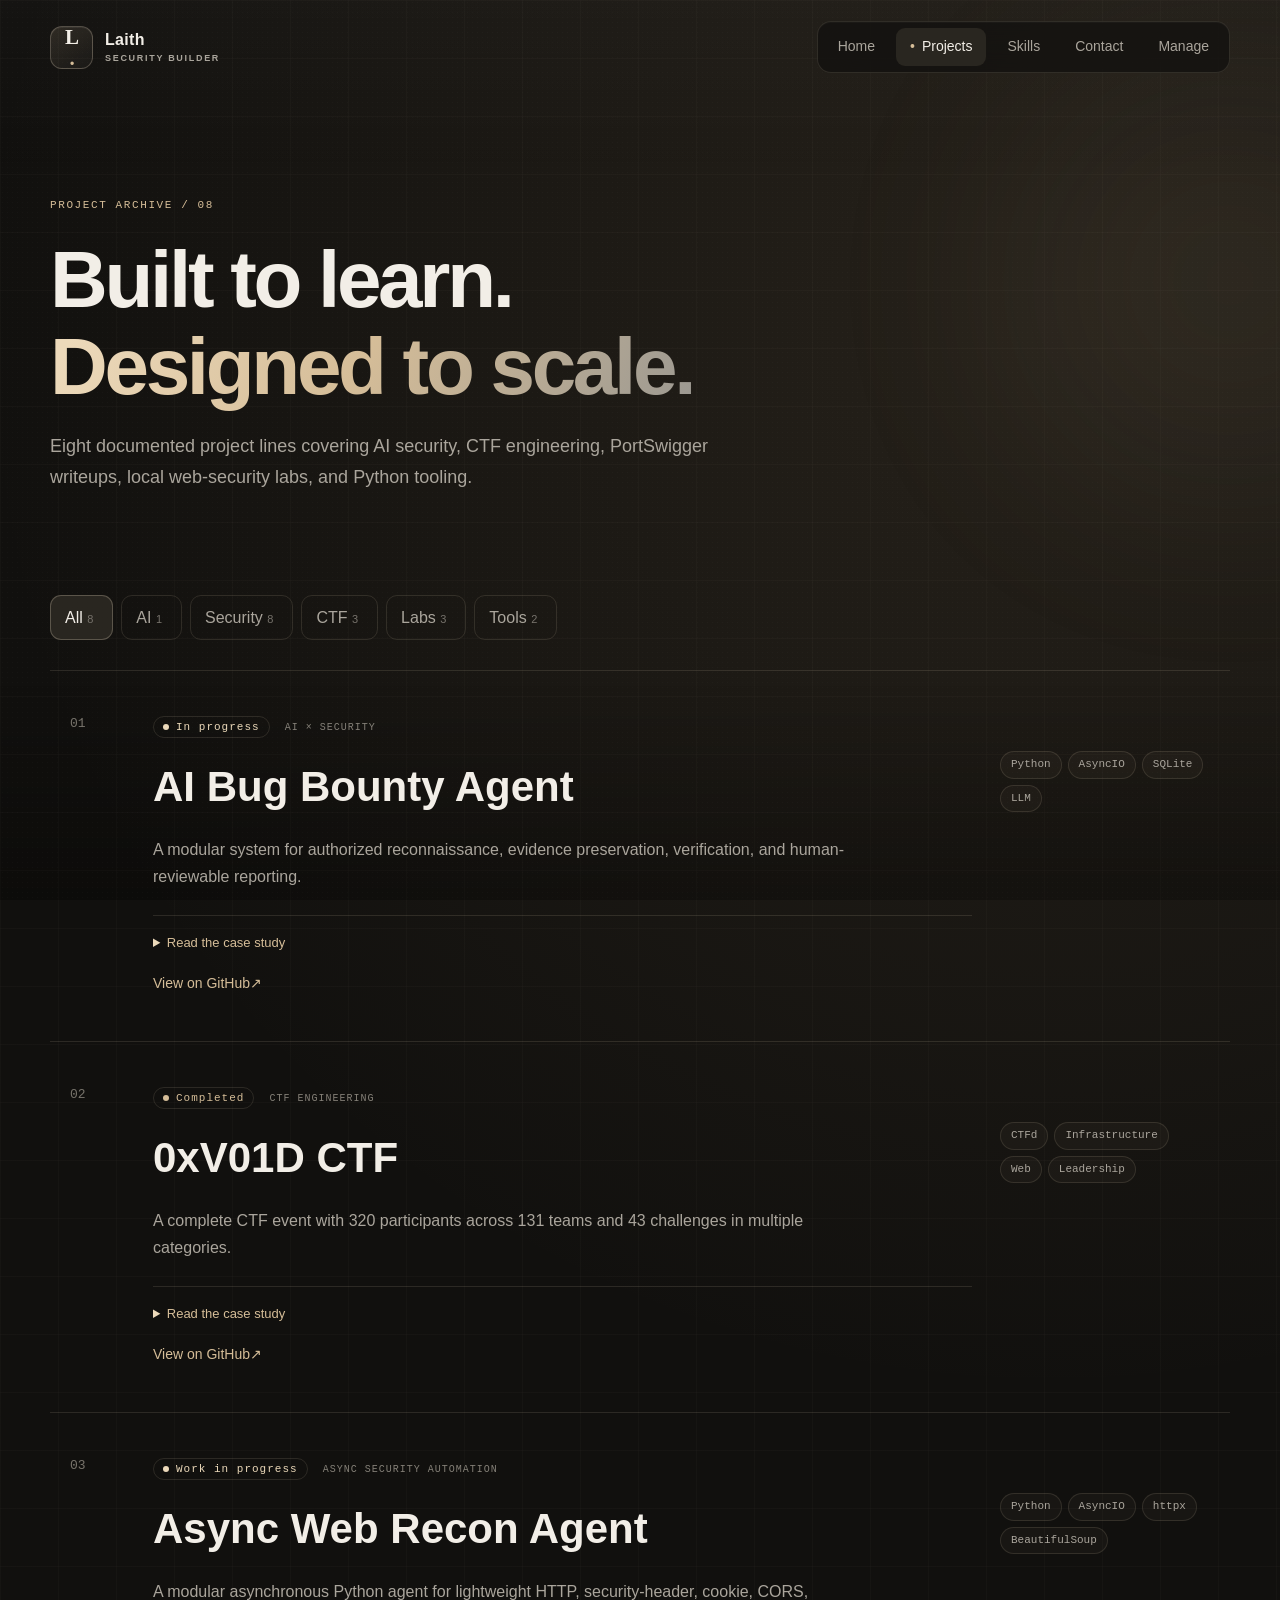
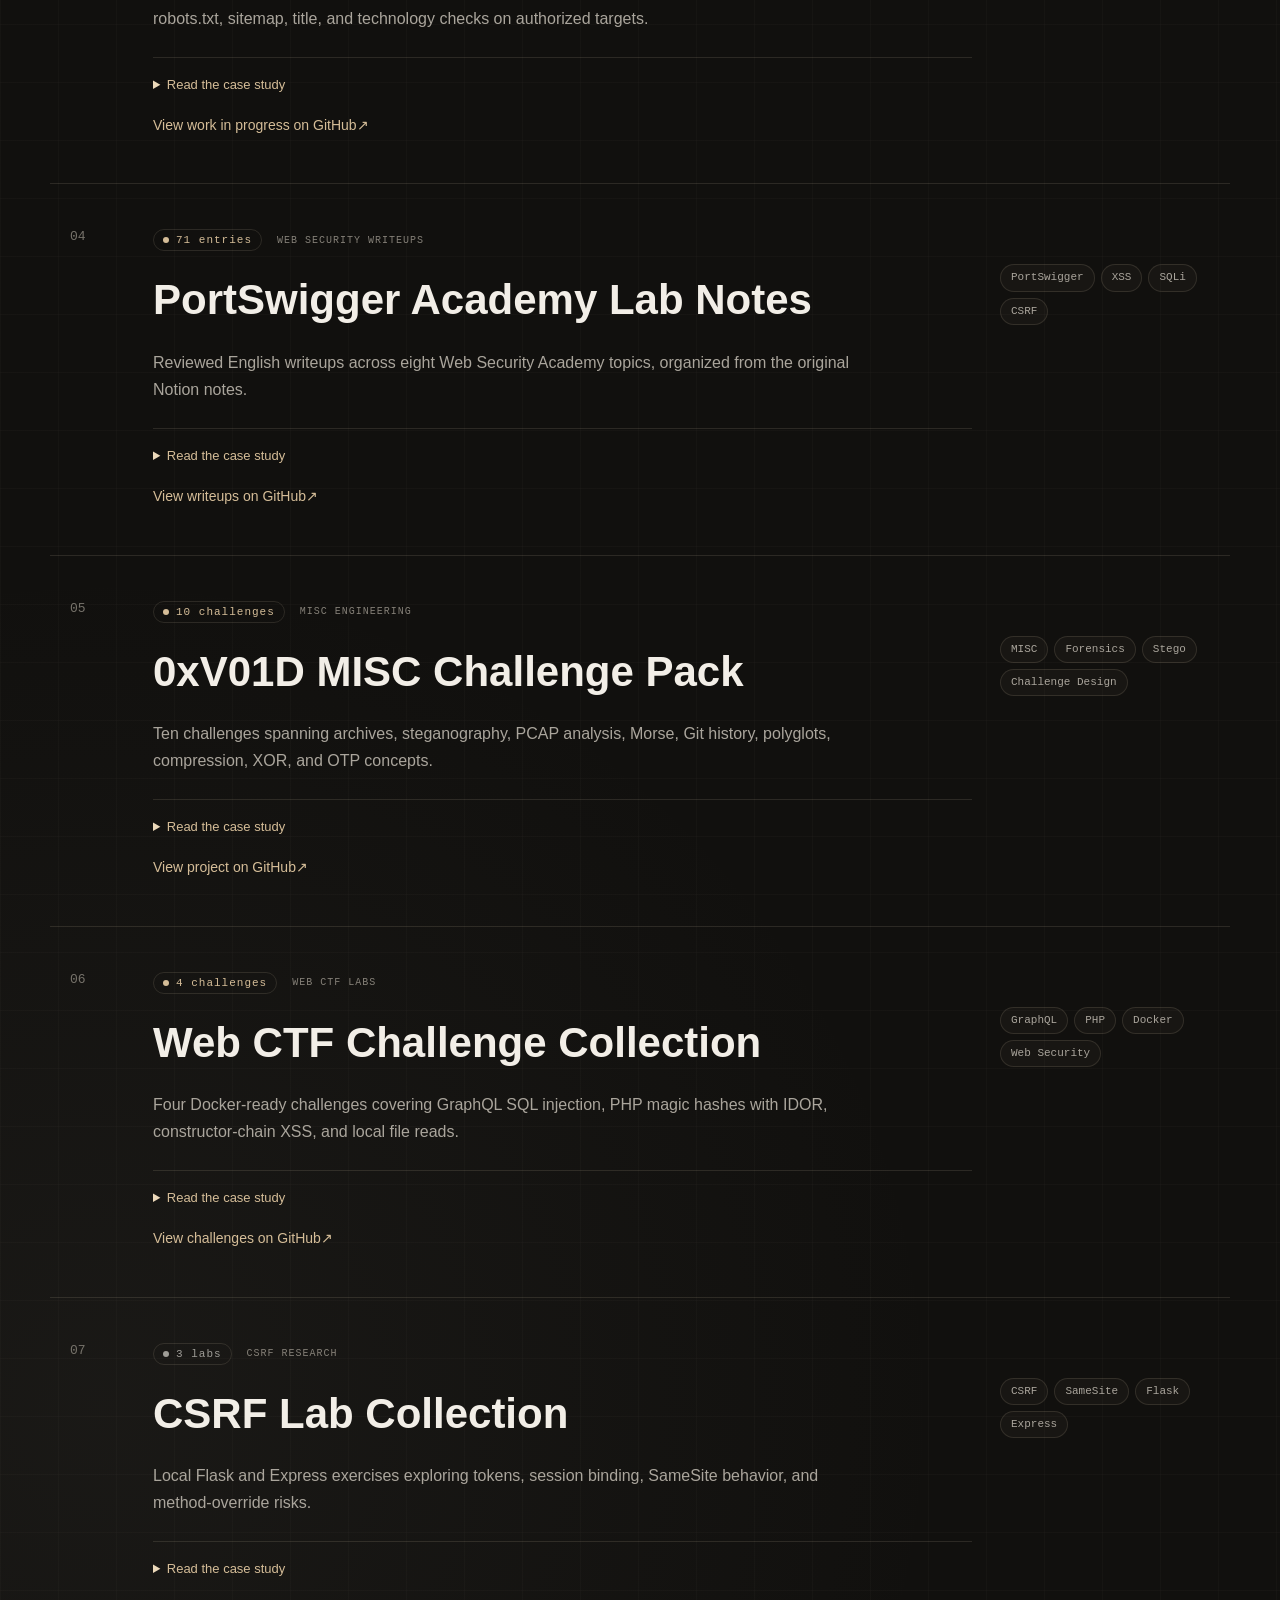
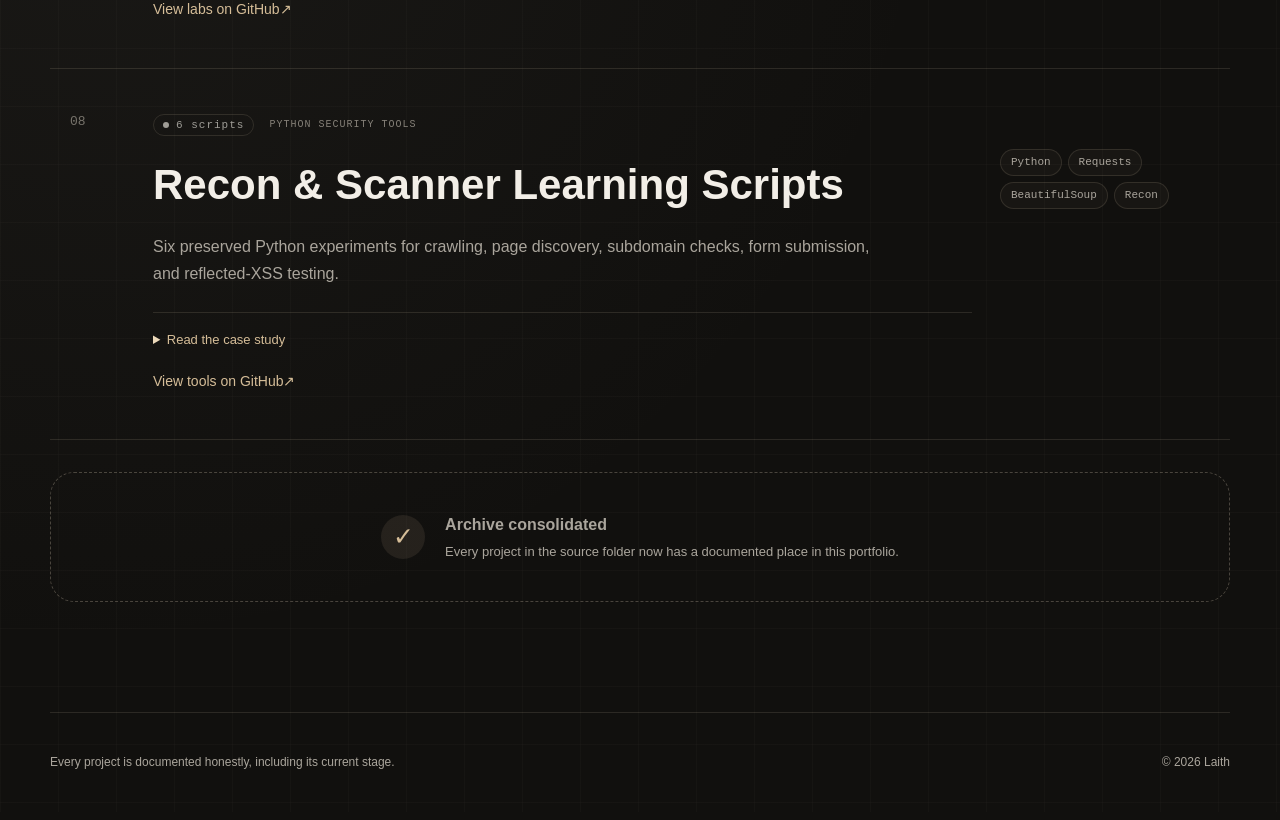
==== commit c528db2c: "Add async web recon agent to portfolio" ====
--- a/projects.html
+++ b/projects.html
@@ -80,20 +80,20 @@
           <article class="project-row" id="recon-toolkit" data-category="security tools">
             <div class="row-number">03</div>
             <div class="row-main">
-              <div class="row-meta"><span class="status lab">Learning lab</span><span>SECURITY AUTOMATION</span></div>
-              <h2>Async Recon Toolkit</h2>
-              <p>A Python scanner collection for DNS, HTTP, JavaScript, robots.txt, and sitemaps, running concurrently through a unified ToolManager.</p>
-              <details>
-                <summary>Read the case study</summary>
-                <div class="case-grid">
-                  <div><h3>The idea</h3><p>Apply OOP and async/await inside a real security project instead of isolated examples.</p></div>
-                  <div><h3>The design</h3><p>A shared BaseScanner, independent scanners, and concurrent task execution through asyncio.gather.</p></div>
-                  <div><h3>Extensibility</h3><p>New scanners can be added without changing existing ones, including tools that require their own HTTP response.</p></div>
-                </div>
-              </details>
-              <a class="text-link project-resource" href="https://github.com/abomhmd00101/python-security-tools" target="_blank" rel="noreferrer">View on GitHub <span>↗</span></a>
-            </div>
-            <ul class="tag-list row-tags"><li>Python</li><li>httpx</li><li>OOP</li><li>BeautifulSoup</li></ul>
+              <div class="row-meta"><span class="status active">Work in progress</span><span>ASYNC SECURITY AUTOMATION</span></div>
+              <h2>Async Web Recon Agent</h2>
+              <p>A modular asynchronous Python agent for lightweight HTTP, security-header, cookie, CORS, robots.txt, sitemap, title, and technology checks on authorized targets.</p>
+              <details>
+                <summary>Read the case study</summary>
+                <div class="case-grid">
+                  <div><h3>The idea</h3><p>Apply OOP and async/await inside a practical reconnaissance project with explicit authorized-use boundaries.</p></div>
+                  <div><h3>The design</h3><p>A shared BaseScanner, automatic plugin registration, response reuse, and concurrent target execution through asyncio.gather.</p></div>
+                  <div><h3>Current stage</h3><p>The prototype works, but testing, scope controls, rate limiting, fingerprints, and result verification are still being developed.</p></div>
+                </div>
+              </details>
+              <a class="text-link project-resource" href="https://github.com/abomhmd00101/async-web-recon-agent" target="_blank" rel="noreferrer">View work in progress on GitHub <span>↗</span></a>
+            </div>
+            <ul class="tag-list row-tags"><li>Python</li><li>AsyncIO</li><li>httpx</li><li>BeautifulSoup</li></ul>
           </article>
 
           <article class="project-row" id="portswigger-writeups" data-category="security labs">
@@ -101,12 +101,12 @@
             <div class="row-main">
               <div class="row-meta"><span class="status complete">71 entries</span><span>WEB SECURITY WRITEUPS</span></div>
               <h2>PortSwigger Academy Lab Notes</h2>
-              <p>A complete Notion export organized into XSS, SQL injection, CSRF, authentication, XML, SSRF, OS command injection, and SSTI. The archive preserves Arabic and English explanations, payloads, methodology, and remediation notes.</p>
+              <p>Reviewed English notes organized into XSS, SQL injection, CSRF, authentication, XML, SSRF, OS command injection, and SSTI, with payloads, methodology, and remediation guidance.</p>
               <details>
                 <summary>Read the case study</summary>
                 <div class="case-grid">
                   <div><h3>Coverage</h3><p>71 documented entries across eight PortSwigger Web Security Academy topics.</p></div>
-                  <div><h3>Organization</h3><p>Topic-based Markdown files plus the loss-preserving raw Notion export.</p></div>
+                  <div><h3>Organization</h3><p>Topic-based English Markdown files plus a stable archival index for the original Notion source.</p></div>
                   <div><h3>Purpose</h3><p>A searchable reference for repetition, methodology building, and authorized lab practice.</p></div>
                 </div>
               </details>
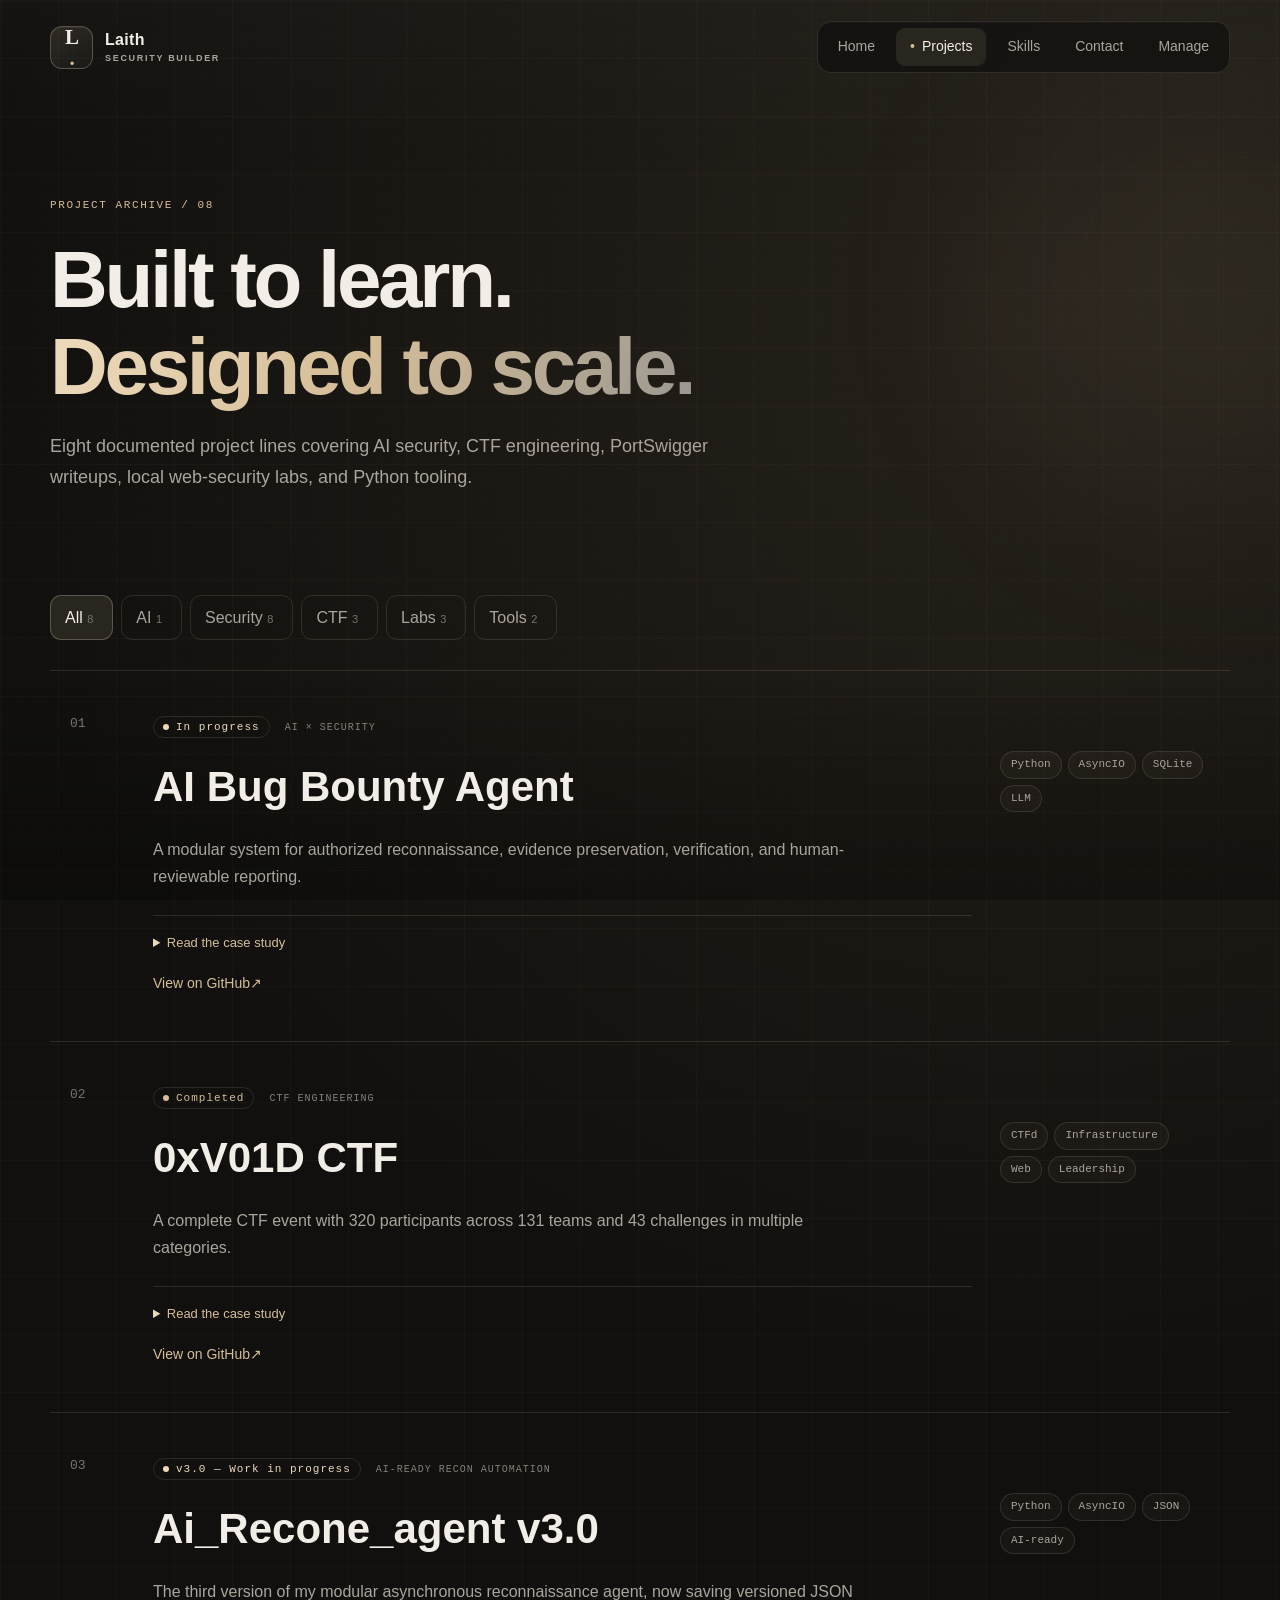
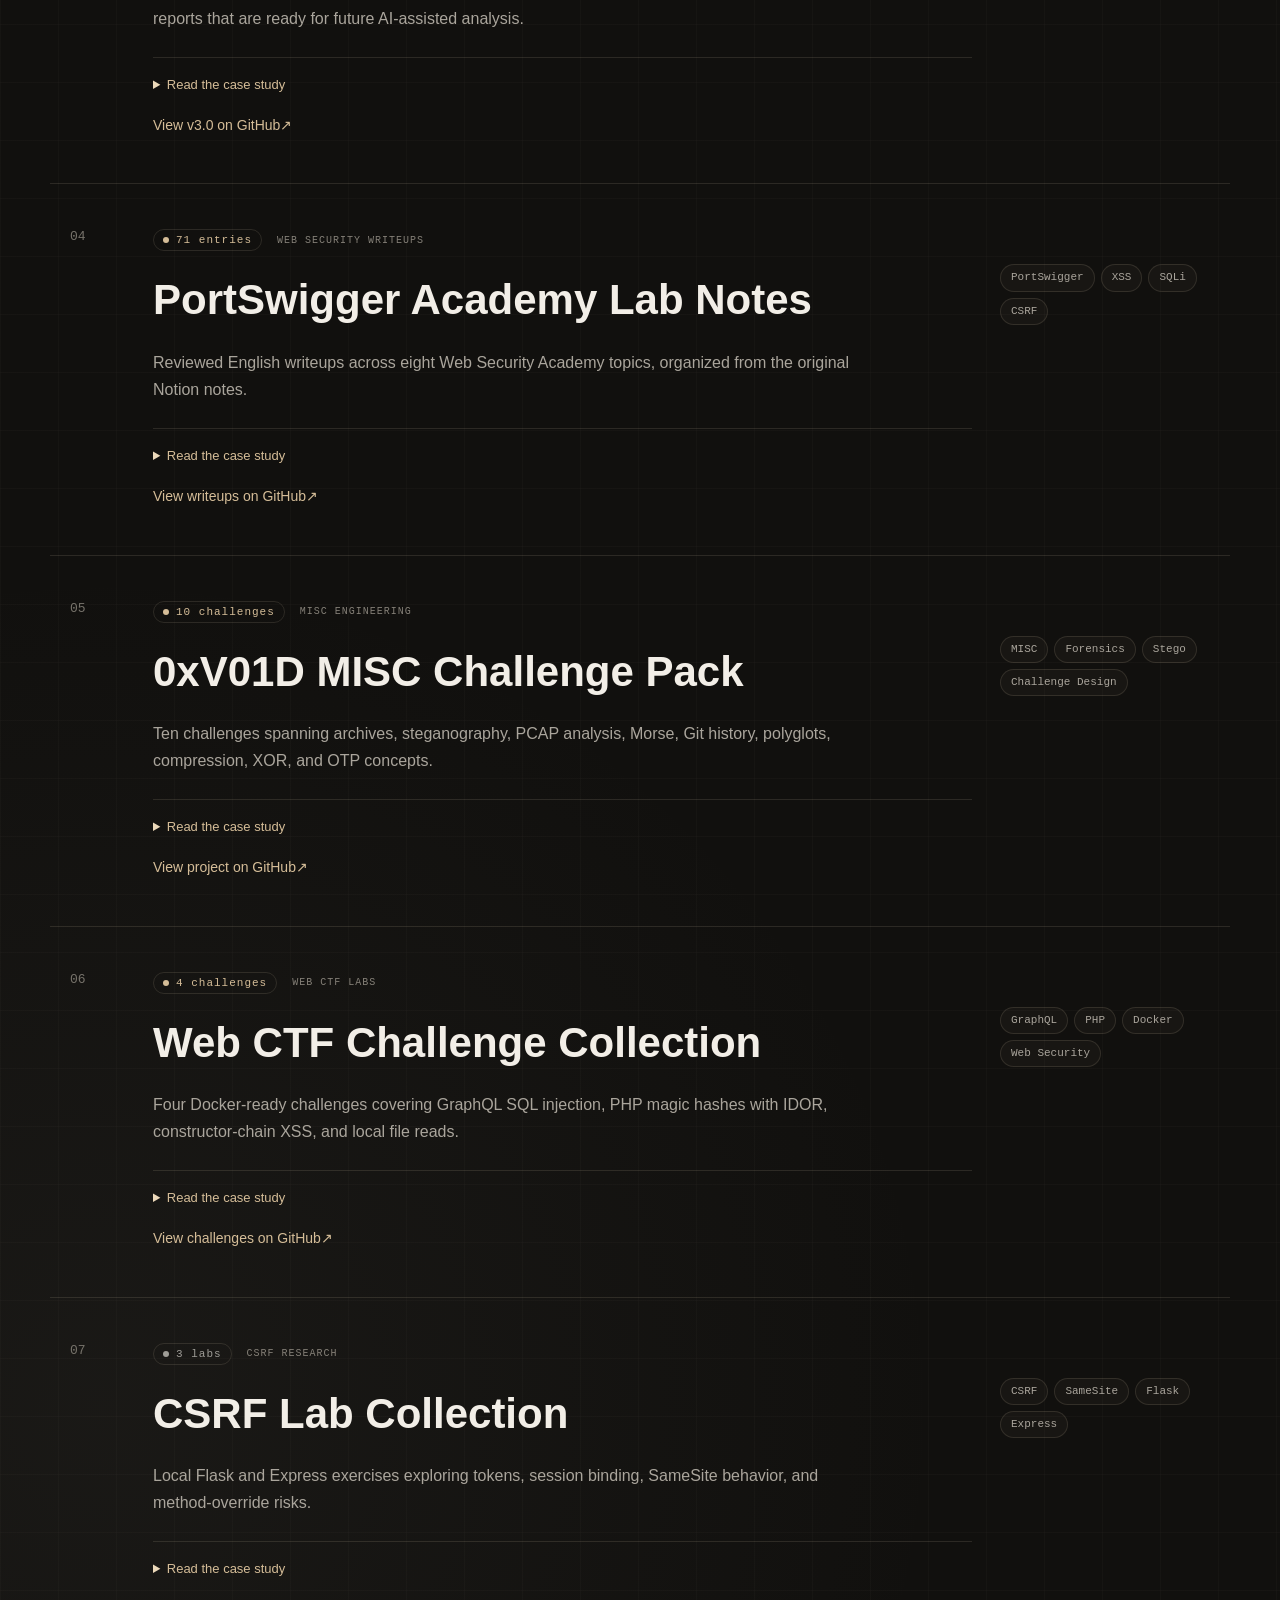
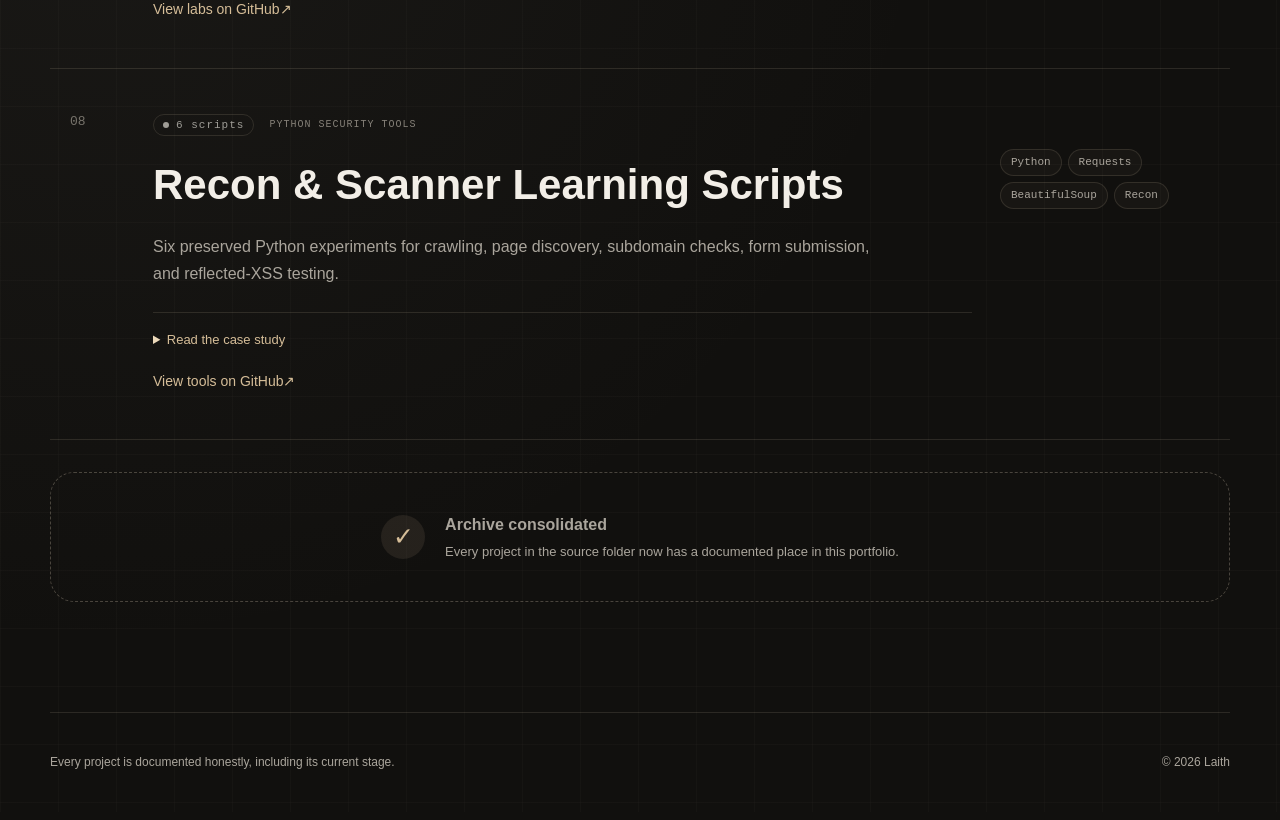
==== commit 38c340fd: "Update portfolio for Ai_Recone_agent v3.0" ====
--- a/projects.html
+++ b/projects.html
@@ -80,20 +80,20 @@
           <article class="project-row" id="recon-toolkit" data-category="security tools">
             <div class="row-number">03</div>
             <div class="row-main">
-              <div class="row-meta"><span class="status active">Work in progress</span><span>ASYNC SECURITY AUTOMATION</span></div>
-              <h2>Async Web Recon Agent</h2>
-              <p>A modular asynchronous Python agent for lightweight HTTP, security-header, cookie, CORS, robots.txt, sitemap, title, and technology checks on authorized targets.</p>
-              <details>
-                <summary>Read the case study</summary>
-                <div class="case-grid">
-                  <div><h3>The idea</h3><p>Apply OOP and async/await inside a practical reconnaissance project with explicit authorized-use boundaries.</p></div>
-                  <div><h3>The design</h3><p>A shared BaseScanner, automatic plugin registration, response reuse, and concurrent target execution through asyncio.gather.</p></div>
-                  <div><h3>Current stage</h3><p>The prototype works, but testing, scope controls, rate limiting, fingerprints, and result verification are still being developed.</p></div>
-                </div>
-              </details>
-              <a class="text-link project-resource" href="https://github.com/abomhmd00101/async-web-recon-agent" target="_blank" rel="noreferrer">View work in progress on GitHub <span>↗</span></a>
-            </div>
-            <ul class="tag-list row-tags"><li>Python</li><li>AsyncIO</li><li>httpx</li><li>BeautifulSoup</li></ul>
+              <div class="row-meta"><span class="status active">v3.0 — Work in progress</span><span>AI-READY RECON AUTOMATION</span></div>
+              <h2>Ai_Recone_agent v3.0</h2>
+              <p>The third version of my modular asynchronous reconnaissance agent, now saving versioned JSON reports that are ready for future AI-assisted analysis.</p>
+              <details>
+                <summary>Read the case study</summary>
+                <div class="case-grid">
+                  <div><h3>The engine</h3><p>Twelve registered scanner plugins share responses where possible and process authorized targets concurrently through asyncio.</p></div>
+                  <div><h3>The v3 update</h3><p>Each run now saves a timestamped JSON report with project, schema, timing, target, scanner-count, and raw evidence fields.</p></div>
+                  <div><h3>Next stage</h3><p>The versioned reports will support future AI-assisted classification and correlation, with findings kept pending until human review.</p></div>
+                </div>
+              </details>
+              <a class="text-link project-resource" href="https://github.com/abomhmd00101/Ai_Recone_agent_v3.0" target="_blank" rel="noreferrer">View v3.0 on GitHub <span>↗</span></a>
+            </div>
+            <ul class="tag-list row-tags"><li>Python</li><li>AsyncIO</li><li>JSON</li><li>AI-ready</li></ul>
           </article>
 
           <article class="project-row" id="portswigger-writeups" data-category="security labs">
